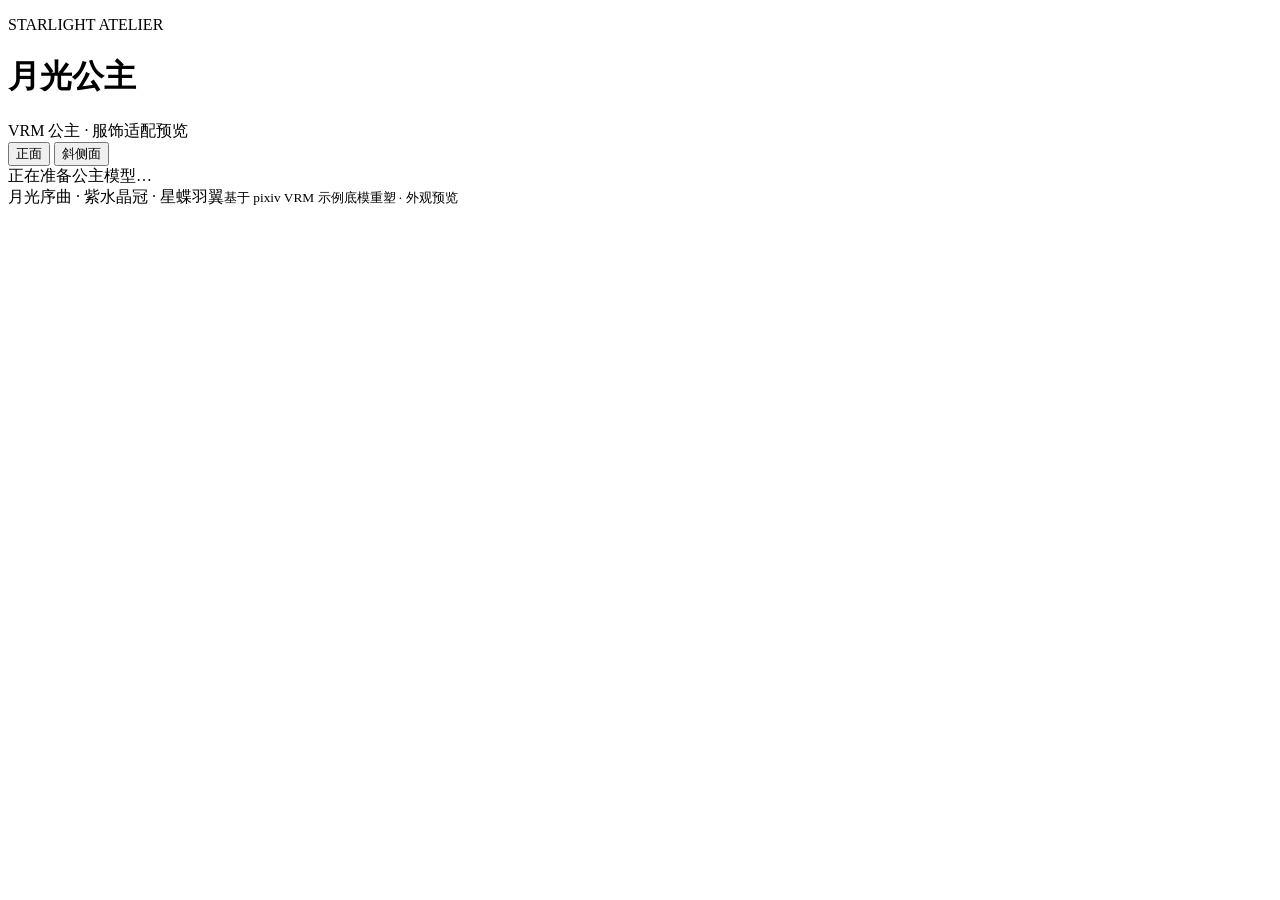
==== princess-preview.html @ c443cb6a "Add files via upload" ====
<!doctype html>
<html lang="zh-CN">
  <head>
    <meta charset="UTF-8" />
    <meta name="viewport" content="width=device-width, initial-scale=1.0" />
    <title>公主外观预览 · 星愿衣橱</title>
    <link rel="icon" href="./favicon.svg" type="image/svg+xml" />
    <script type="module" crossorigin src="./assets/princessPreview-DGq5d_V3.js"></script>
    <link rel="modulepreload" crossorigin href="./assets/game-Bz67C-_1.js">
    <link rel="modulepreload" crossorigin href="./assets/three-CZS9edau.js">
    <link rel="modulepreload" crossorigin href="./assets/character-MGnx64Z3.js">
    <link rel="stylesheet" crossorigin href="./assets/princessPreview-BIMvvZh7.css">
  </head>
  <body>
    <main id="preview">
      <header>
        <p>STARLIGHT ATELIER</p>
        <h1>月光公主</h1>
        <span>VRM 公主 · 服饰适配预览</span>
      </header>
      <div id="stage" aria-label="公主三维外观预览"></div>
      <nav aria-label="预览角度">
        <button data-angle="0" aria-pressed="true">正面</button>
        <button data-angle="0.65" aria-pressed="false">斜侧面</button>
      </nav>
      <div id="loading" role="status">正在准备公主模型…</div>
      <footer>
        <span>月光序曲 · 紫水晶冠 · 星蝶羽翼</span
        ><small>基于 pixiv VRM 示例底模重塑 · 外观预览</small>
      </footer>
    </main>
  </body>
</html>
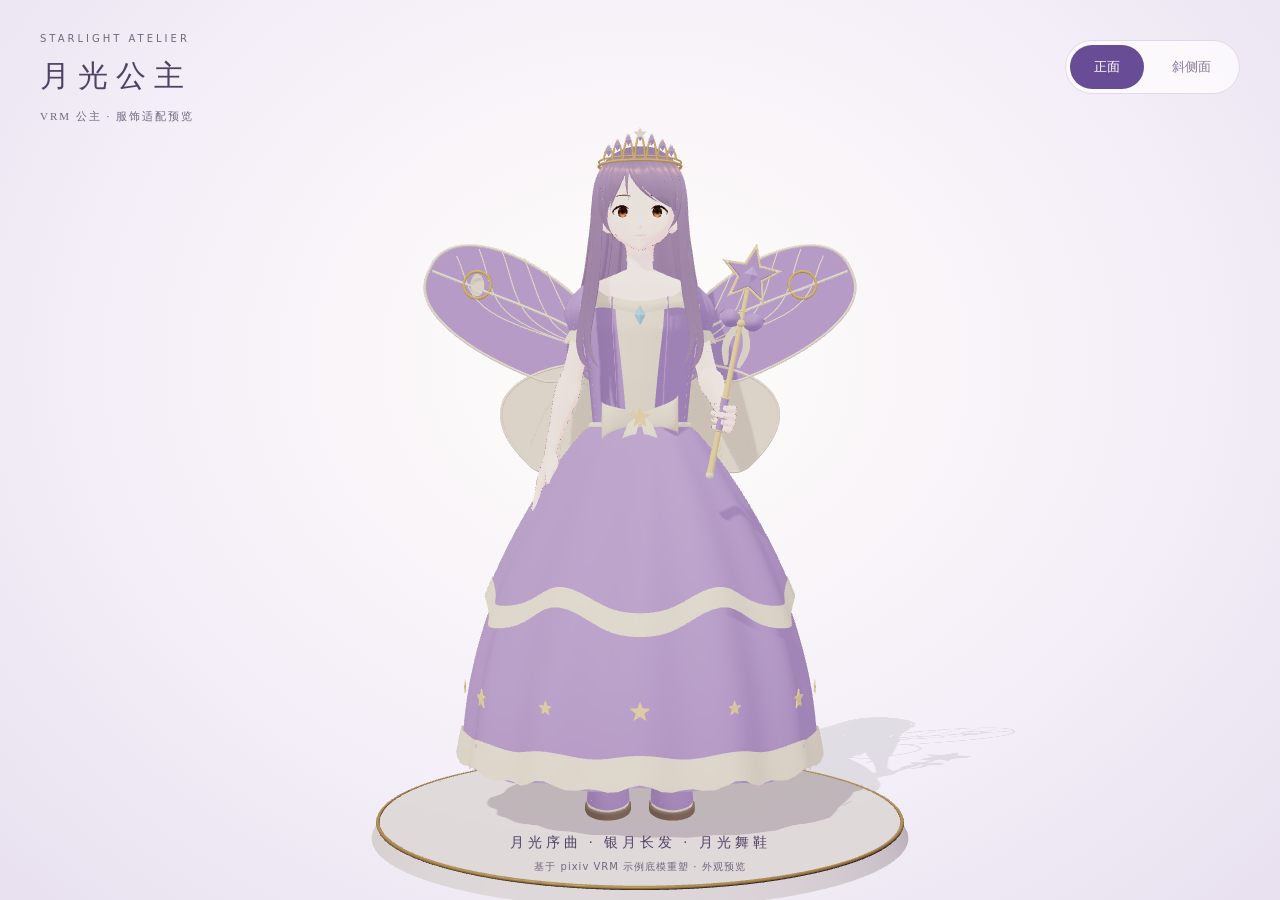
==== commit 002acf86: "Add files via upload" ====
--- a/princess-preview.html
+++ b/princess-preview.html
@@ -5,10 +5,10 @@
     <meta name="viewport" content="width=device-width, initial-scale=1.0" />
     <title>公主外观预览 · 星愿衣橱</title>
     <link rel="icon" href="./favicon.svg" type="image/svg+xml" />
-    <script type="module" crossorigin src="./assets/princessPreview-DGq5d_V3.js"></script>
+    <script type="module" crossorigin src="./assets/princessPreview-DyK1iZRj.js"></script>
     <link rel="modulepreload" crossorigin href="./assets/game-Bz67C-_1.js">
     <link rel="modulepreload" crossorigin href="./assets/three-CZS9edau.js">
-    <link rel="modulepreload" crossorigin href="./assets/character-MGnx64Z3.js">
+    <link rel="modulepreload" crossorigin href="./assets/character-BiWxmjwT.js">
     <link rel="stylesheet" crossorigin href="./assets/princessPreview-BIMvvZh7.css">
   </head>
   <body>
--- a/assets/princessPreview-BIMvvZh7.css
+++ b/assets/princessPreview-BIMvvZh7.css
@@ -0,0 +1 @@
+*{box-sizing:border-box}html,body{color-scheme:light;margin:0;width:100%;height:100%;overflow:hidden}body{color:#504265;background:#f3eff7;font-family:Songti SC,"Noto Serif CJK SC",serif}#preview{position:relative;width:100%;height:100%;background:radial-gradient(ellipse at 50% 40%,#fffdfa 0,#f4eff8 58%,#e8e0ef)}#stage{position:absolute;inset:0}canvas{display:block;width:100%;height:100%}header{position:absolute;top:32px;left:40px;z-index:1;pointer-events:none}header p{margin:0 0 10px;font:10px/1.4 system-ui,sans-serif;letter-spacing:3px;color:#716780}header h1{font-size:30px;letter-spacing:8px;font-weight:500;margin:0 0 9px}header span{font-size:11px;letter-spacing:2px;color:#716780}nav{position:absolute;top:40px;right:40px;display:flex;gap:4px;padding:4px;background:#ffffffb0;border:1px solid #e1d8ec;border-radius:30px}button{border:0;border-radius:22px;min-height:44px;padding:0 24px;background:transparent;color:#8b789e;font:13px system-ui,sans-serif;cursor:pointer}button[aria-pressed=true]{background:#694c96;color:#fff}button:focus-visible{outline:2px solid #9e77c2;outline-offset:3px}footer{position:absolute;bottom:26px;left:0;width:100%;display:grid;gap:8px;text-align:center;pointer-events:none}footer span{font-size:14px;letter-spacing:4px}footer small{font:10px system-ui,sans-serif;color:#716780;letter-spacing:1px}#loading{position:absolute;top:50%;left:50%;transform:translate(-50%,-50%);font:14px system-ui,sans-serif}#loading[hidden]{display:none}@media(max-width:600px){header{top:20px;left:20px}header h1{font-size:22px}header span{font-size:9px;letter-spacing:1px}nav{top:116px;right:auto;left:20px}button{padding:0 12px;font-size:11px}footer span{font-size:11px;letter-spacing:2px}}
